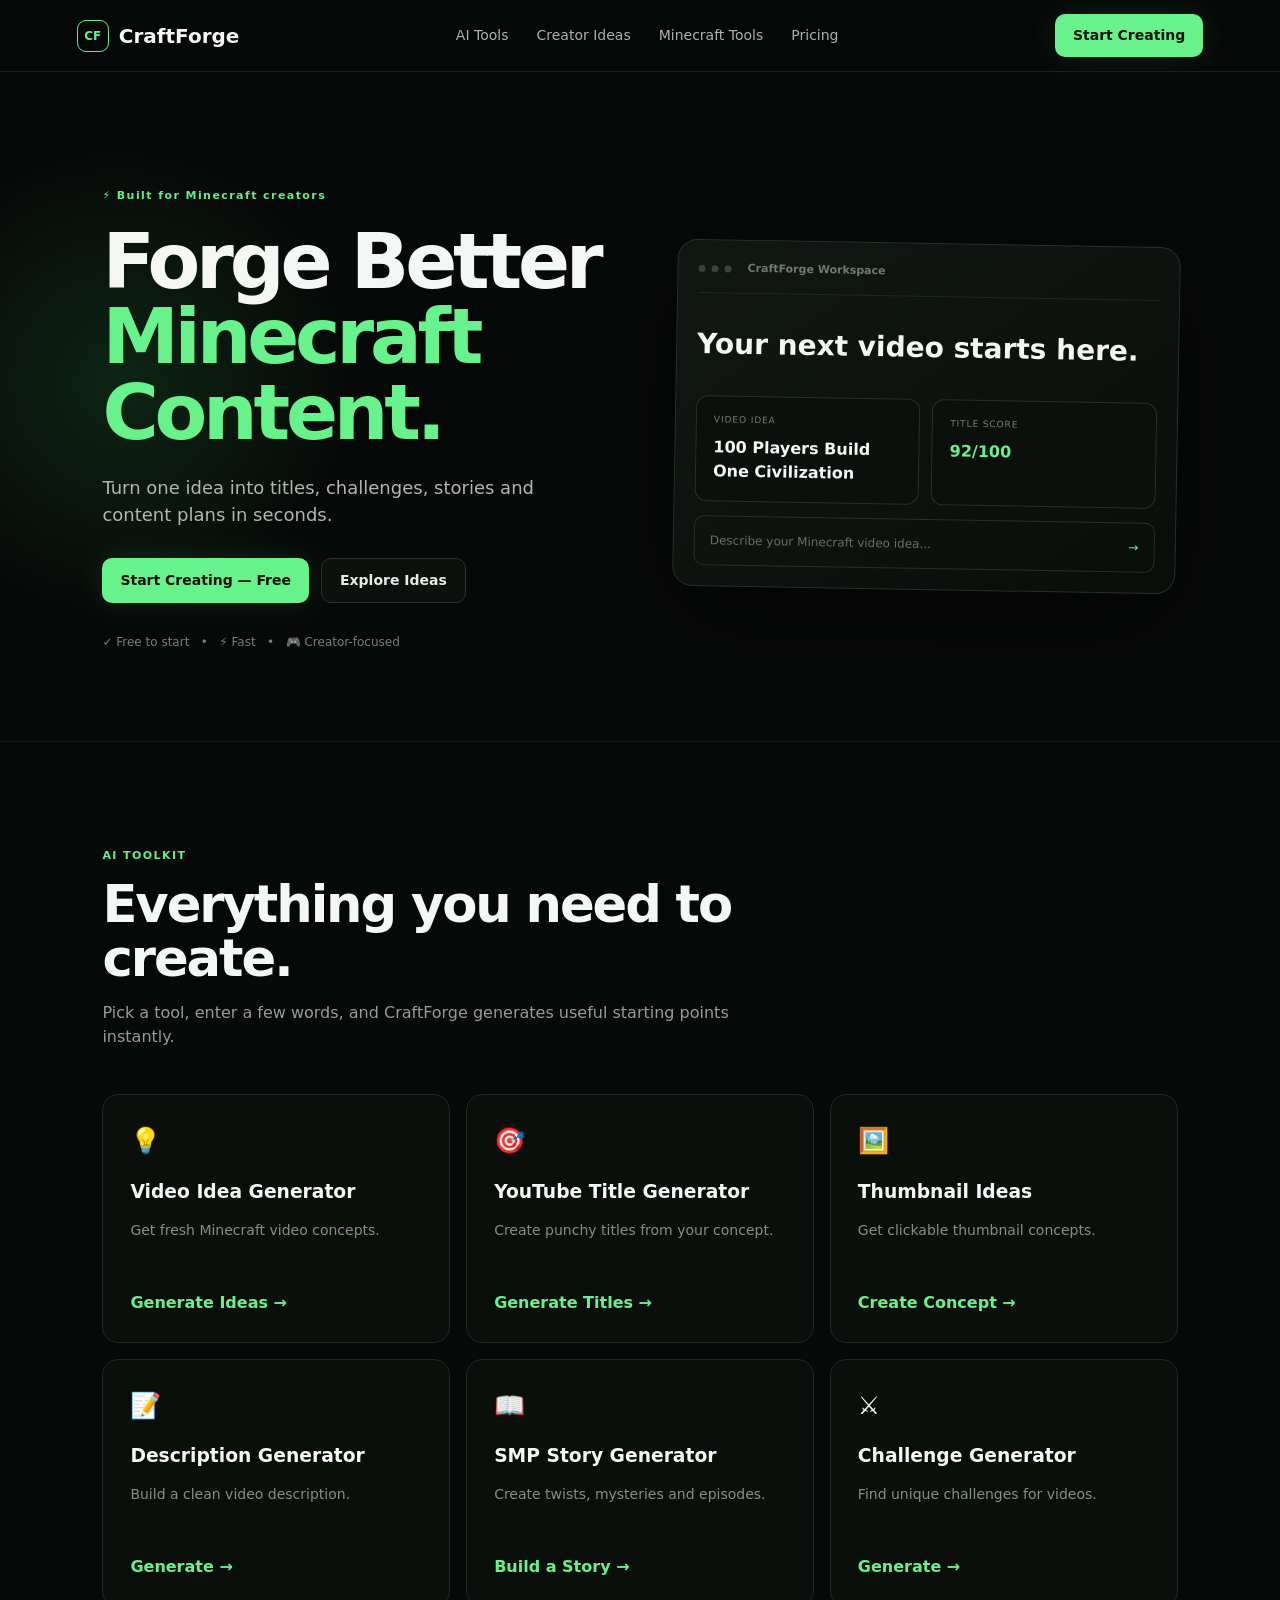
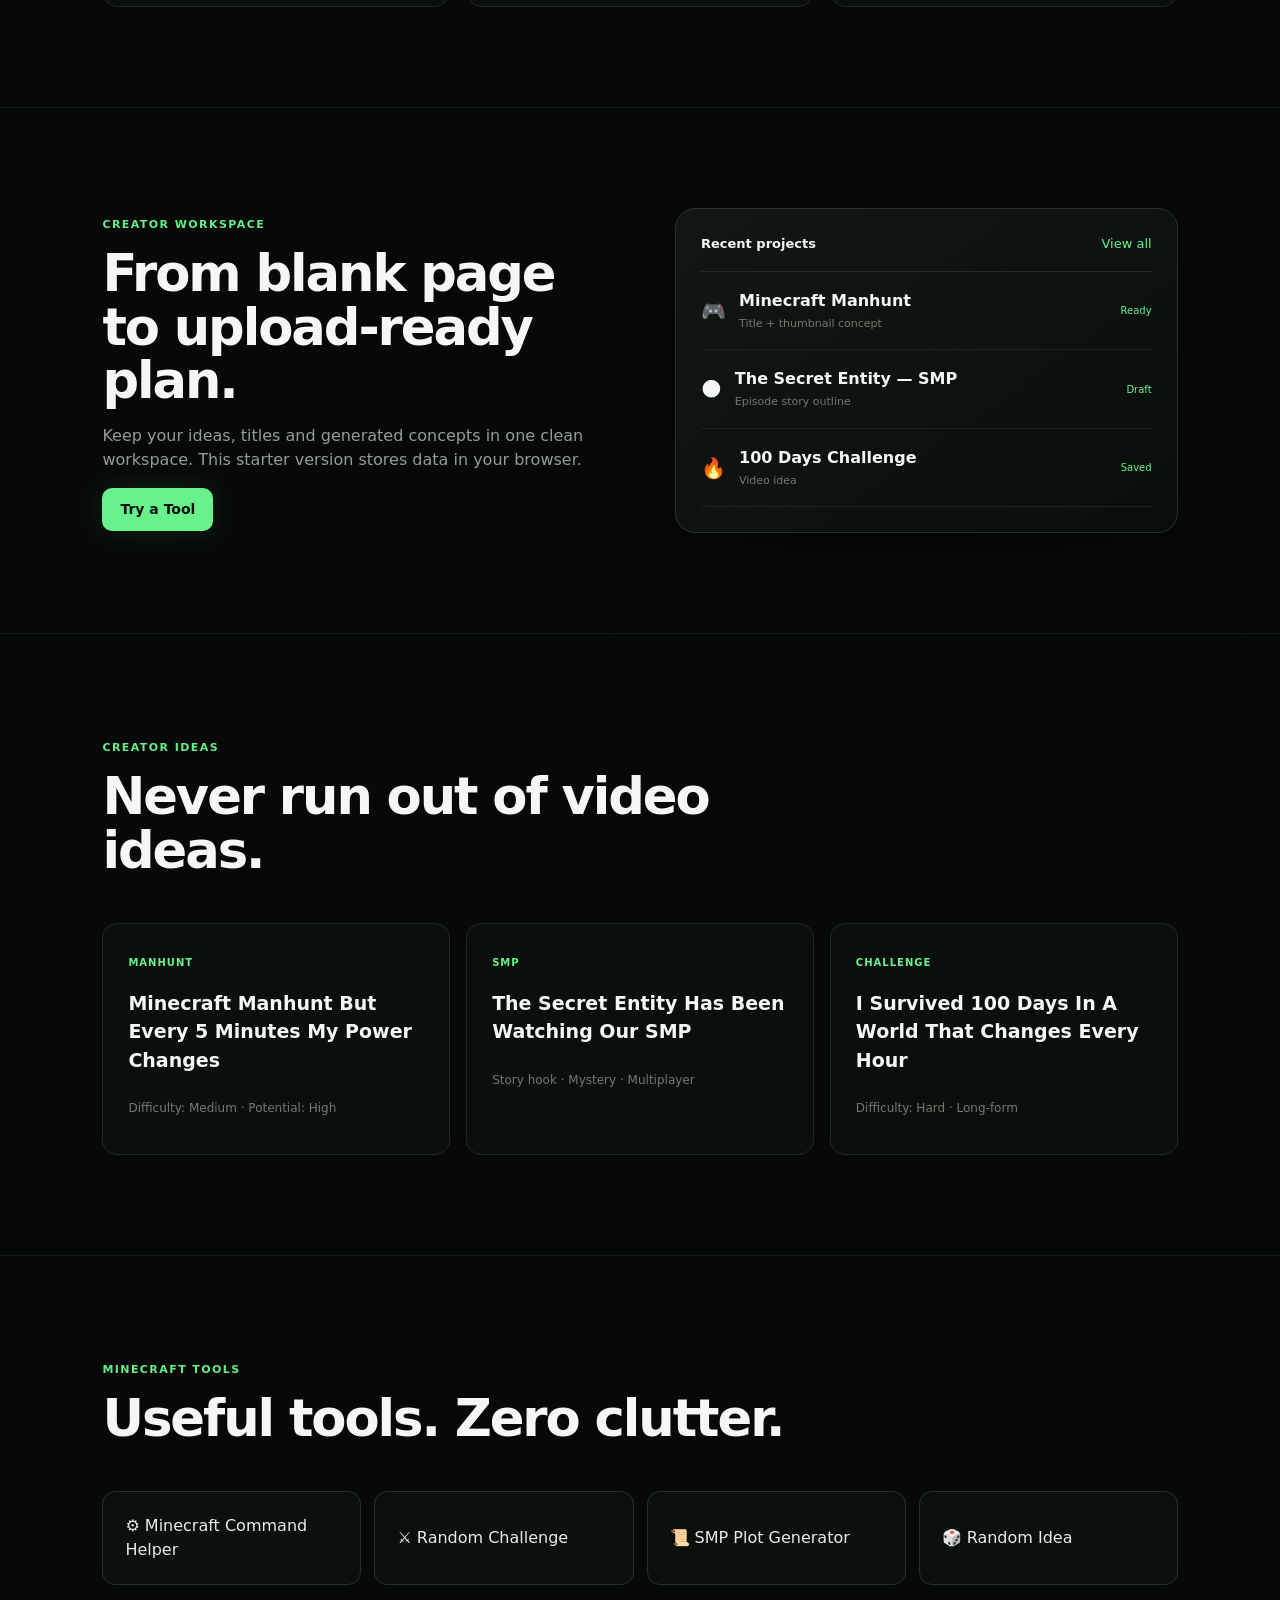
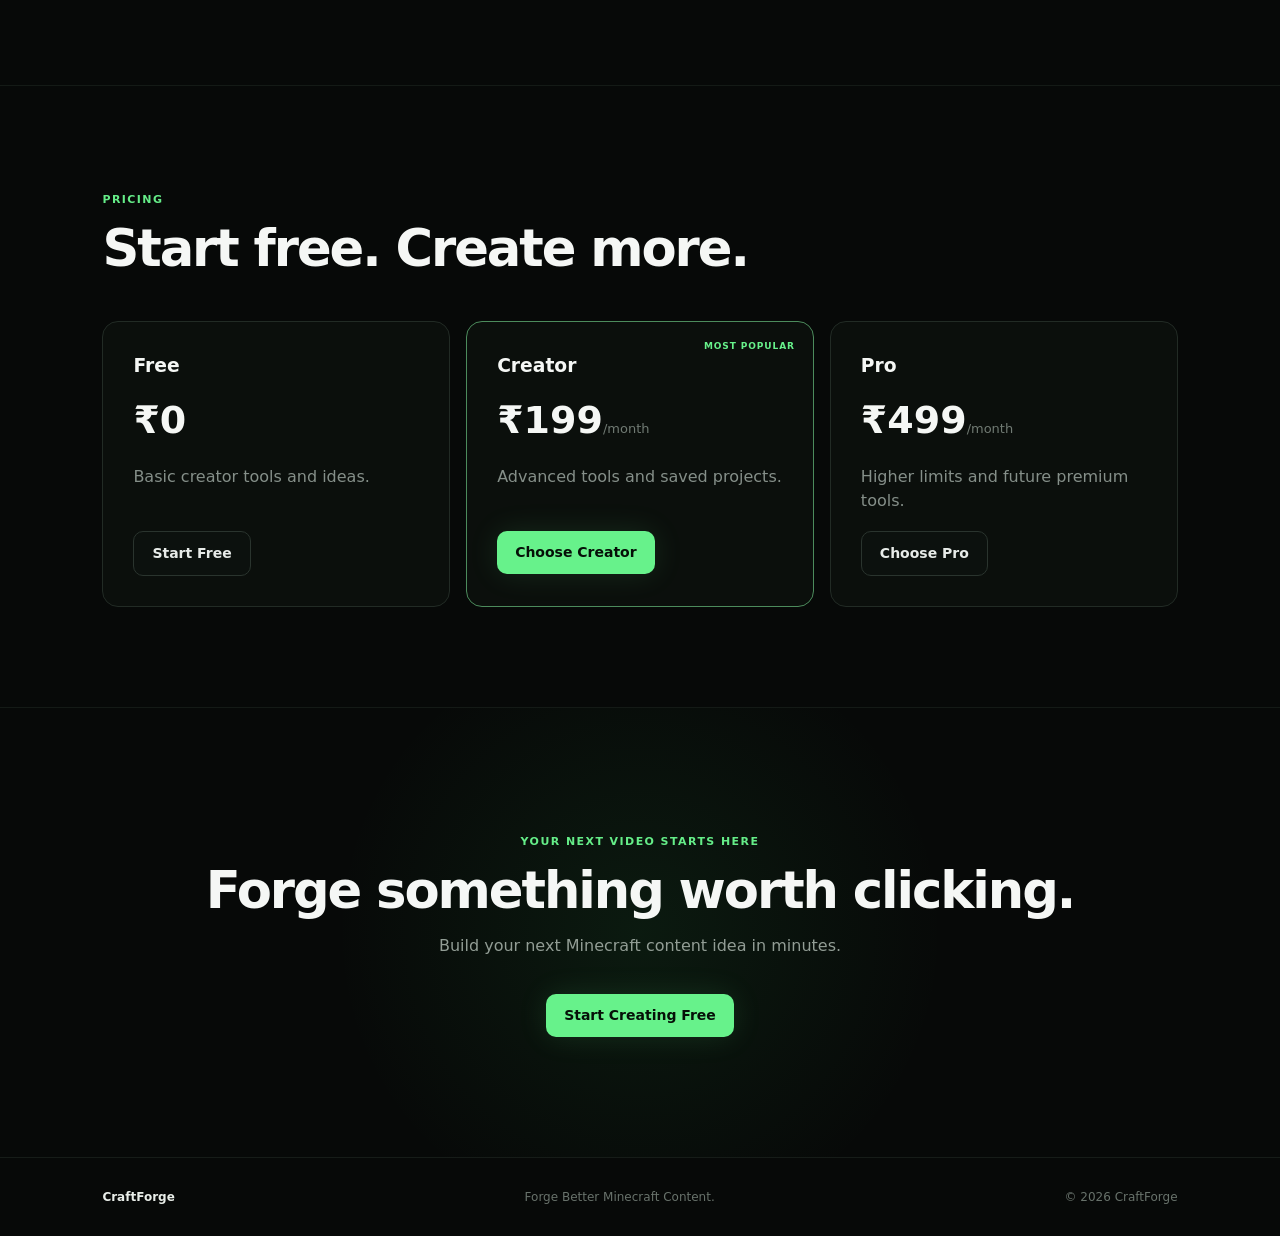
==== index.html @ cf56bdb0 "Add files via upload" ====
<!DOCTYPE html>
<html lang="en">
<head>
  <meta charset="UTF-8">
  <meta name="viewport" content="width=device-width, initial-scale=1.0">
  <meta name="description" content="CraftForge - AI-powered toolkit for Minecraft creators.">
  <title>CraftForge — Forge Better Minecraft Content</title>
  <link rel="stylesheet" href="style.css">
</head>
<body>
  <header class="nav">
    <a class="brand" href="#home"><span class="brand-mark">CF</span> CraftForge</a>
    <nav>
      <a href="#tools">AI Tools</a>
      <a href="#ideas">Creator Ideas</a>
      <a href="#minecraft">Minecraft Tools</a>
      <a href="#pricing">Pricing</a>
    </nav>
    <a class="nav-cta" href="#tools">Start Creating</a>
  </header>

  <main id="home">
    <section class="hero">
      <div class="glow"></div>
      <div class="hero-copy">
        <span class="eyebrow">⚡ Built for Minecraft creators</span>
        <h1>Forge Better<br><span>Minecraft Content.</span></h1>
        <p>Turn one idea into titles, challenges, stories and content plans in seconds.</p>
        <div class="hero-buttons">
          <a class="btn primary" href="#tools">Start Creating — Free</a>
          <a class="btn secondary" href="#ideas">Explore Ideas</a>
        </div>
        <div class="trust">✓ Free to start &nbsp; • &nbsp; ⚡ Fast &nbsp; • &nbsp; 🎮 Creator-focused</div>
      </div>
      <div class="hero-card">
        <div class="window-top"><span></span><span></span><span></span><b>CraftForge Workspace</b></div>
        <div class="mock-title">Your next video starts here.</div>
        <div class="mock-row">
          <div class="mini-card"><small>VIDEO IDEA</small><strong>100 Players Build One Civilization</strong></div>
          <div class="mini-card"><small>TITLE SCORE</small><strong class="score">92/100</strong></div>
        </div>
        <div class="mock-input">Describe your Minecraft video idea... <span>→</span></div>
      </div>
    </section>

    <section class="section" id="tools">
      <div class="section-head">
        <span class="eyebrow">AI TOOLKIT</span>
        <h2>Everything you need to create.</h2>
        <p>Pick a tool, enter a few words, and CraftForge generates useful starting points instantly.</p>
      </div>
      <div class="tool-grid">
        <article class="tool-card"><div class="icon">💡</div><h3>Video Idea Generator</h3><p>Get fresh Minecraft video concepts.</p><button onclick="openTool('idea')">Generate Ideas →</button></article>
        <article class="tool-card"><div class="icon">🎯</div><h3>YouTube Title Generator</h3><p>Create punchy titles from your concept.</p><button onclick="openTool('title')">Generate Titles →</button></article>
        <article class="tool-card"><div class="icon">🖼️</div><h3>Thumbnail Ideas</h3><p>Get clickable thumbnail concepts.</p><button onclick="openTool('thumb')">Create Concept →</button></article>
        <article class="tool-card"><div class="icon">📝</div><h3>Description Generator</h3><p>Build a clean video description.</p><button onclick="openTool('desc')">Generate →</button></article>
        <article class="tool-card"><div class="icon">📖</div><h3>SMP Story Generator</h3><p>Create twists, mysteries and episodes.</p><button onclick="openTool('smp')">Build a Story →</button></article>
        <article class="tool-card"><div class="icon">⚔️</div><h3>Challenge Generator</h3><p>Find unique challenges for videos.</p><button onclick="openTool('challenge')">Generate →</button></article>
      </div>
    </section>

    <section class="workspace section">
      <div class="workspace-copy">
        <span class="eyebrow">CREATOR WORKSPACE</span>
        <h2>From blank page to upload-ready plan.</h2>
        <p>Keep your ideas, titles and generated concepts in one clean workspace. This starter version stores data in your browser.</p>
        <a class="btn primary" href="#tools">Try a Tool</a>
      </div>
      <div class="dashboard">
        <div class="dash-line"><b>Recent projects</b><span>View all</span></div>
        <div class="project"><span>🎮</span><div><b>Minecraft Manhunt</b><small>Title + thumbnail concept</small></div><em>Ready</em></div>
        <div class="project"><span>🌑</span><div><b>The Secret Entity — SMP</b><small>Episode story outline</small></div><em>Draft</em></div>
        <div class="project"><span>🔥</span><div><b>100 Days Challenge</b><small>Video idea</small></div><em>Saved</em></div>
      </div>
    </section>

    <section class="section" id="ideas">
      <div class="section-head">
        <span class="eyebrow">CREATOR IDEAS</span>
        <h2>Never run out of video ideas.</h2>
      </div>
      <div class="idea-grid">
        <div class="idea"><span>MANHUNT</span><h3>Minecraft Manhunt But Every 5 Minutes My Power Changes</h3><p>Difficulty: Medium · Potential: High</p></div>
        <div class="idea"><span>SMP</span><h3>The Secret Entity Has Been Watching Our SMP</h3><p>Story hook · Mystery · Multiplayer</p></div>
        <div class="idea"><span>CHALLENGE</span><h3>I Survived 100 Days In A World That Changes Every Hour</h3><p>Difficulty: Hard · Long-form</p></div>
      </div>
    </section>

    <section class="section" id="minecraft">
      <div class="section-head">
        <span class="eyebrow">MINECRAFT TOOLS</span>
        <h2>Useful tools. Zero clutter.</h2>
      </div>
      <div class="utility-grid">
        <button onclick="openTool('command')">⚙️ Minecraft Command Helper</button>
        <button onclick="openTool('challenge')">⚔️ Random Challenge</button>
        <button onclick="openTool('smp')">📜 SMP Plot Generator</button>
        <button onclick="openTool('idea')">🎲 Random Idea</button>
      </div>
    </section>

    <section class="section pricing" id="pricing">
      <div class="section-head"><span class="eyebrow">PRICING</span><h2>Start free. Create more.</h2></div>
      <div class="price-grid">
        <div class="price"><h3>Free</h3><strong>₹0</strong><p>Basic creator tools and ideas.</p><a class="btn secondary" href="#tools">Start Free</a></div>
        <div class="price featured"><b class="popular">MOST POPULAR</b><h3>Creator</h3><strong>₹199<span>/month</span></strong><p>Advanced tools and saved projects.</p><a class="btn primary" href="#tools">Choose Creator</a></div>
        <div class="price"><h3>Pro</h3><strong>₹499<span>/month</span></strong><p>Higher limits and future premium tools.</p><a class="btn secondary" href="#tools">Choose Pro</a></div>
      </div>
    </section>

    <section class="final-cta">
      <span class="eyebrow">YOUR NEXT VIDEO STARTS HERE</span>
      <h2>Forge something worth clicking.</h2>
      <p>Build your next Minecraft content idea in minutes.</p>
      <a class="btn primary" href="#tools">Start Creating Free</a>
    </section>
  </main>

  <footer><b>CraftForge</b><span>Forge Better Minecraft Content.</span><span>© 2026 CraftForge</span></footer>

  <div class="modal" id="toolModal" aria-hidden="true">
    <div class="modal-box">
      <button class="close" onclick="closeTool()">×</button>
      <span class="eyebrow">CRAFTFORGE TOOL</span>
      <h2 id="toolTitle">AI Tool</h2>
      <p id="toolHint"></p>
      <textarea id="toolInput" placeholder="Type your idea here..."></textarea>
      <button class="btn primary full" onclick="generate()">Generate</button>
      <div class="result" id="result">Your result will appear here.</div>
      <button class="copy" onclick="copyResult()">Copy Result</button>
    </div>
  </div>
  <script src="script.js"></script>
</body>
</html>
---- style.css ----
*{box-sizing:border-box}html{scroll-behavior:smooth}body{margin:0;background:#070908;color:#f5f7f5;font-family:Inter,ui-sans-serif,system-ui,-apple-system,BlinkMacSystemFont,"Segoe UI",sans-serif;line-height:1.5}a{text-decoration:none;color:inherit}button{font:inherit;cursor:pointer}.nav{height:72px;display:flex;align-items:center;justify-content:space-between;padding:0 6%;border-bottom:1px solid #1a211d;background:rgba(7,9,8,.88);backdrop-filter:blur(14px);position:sticky;top:0;z-index:20}.brand{font-size:20px;font-weight:800;display:flex;align-items:center;gap:10px}.brand-mark{display:grid;place-items:center;width:32px;height:32px;border:1px solid #5ef38a;border-radius:9px;color:#5ef38a;font-size:12px}.nav nav{display:flex;gap:28px;color:#aab2ad;font-size:14px}.nav nav a:hover{color:#fff}.nav-cta,.btn{display:inline-flex;align-items:center;justify-content:center;border-radius:10px;padding:11px 18px;font-weight:750;font-size:14px}.nav-cta,.primary{background:#67f28b;color:#061008;box-shadow:0 0 30px rgba(103,242,139,.12)}.secondary{border:1px solid #2a342e;color:#e7ebe8;background:#0c110e}.hero{min-height:650px;padding:110px 8% 90px;display:grid;grid-template-columns:1fr 1fr;align-items:center;gap:70px;position:relative;overflow:hidden}.glow{position:absolute;width:480px;height:480px;border-radius:50%;background:radial-gradient(circle,rgba(53,225,104,.13),transparent 68%);left:-120px;top:70px;pointer-events:none}.hero-copy{position:relative;z-index:1}.eyebrow{color:#65ed88;letter-spacing:.13em;font-size:11px;font-weight:800}.hero h1{font-size:clamp(48px,6vw,82px);line-height:.98;letter-spacing:-.055em;margin:18px 0 24px}.hero h1 span{color:#67f28b}.hero p{font-size:18px;color:#aeb8b1;max-width:580px}.hero-buttons{display:flex;gap:12px;margin:30px 0}.trust{font-size:12px;color:#748078}.hero-card,.dashboard{border:1px solid #26322a;background:linear-gradient(145deg,#111712,#0a0e0b);border-radius:20px;box-shadow:0 30px 100px rgba(0,0,0,.45)}.hero-card{padding:20px;transform:rotate(1deg)}.window-top{display:flex;align-items:center;gap:6px;color:#6e7971;font-size:11px;border-bottom:1px solid #202921;padding-bottom:15px}.window-top span{width:7px;height:7px;border-radius:50%;background:#39443c}.window-top b{margin-left:10px;font-weight:600}.mock-title{font-size:28px;font-weight:800;margin:30px 0}.mock-row{display:grid;grid-template-columns:1fr 1fr;gap:12px}.mini-card{padding:17px;border:1px solid #263129;border-radius:12px;background:#0b100d}.mini-card small{display:block;color:#738078;font-size:9px;letter-spacing:.1em;margin-bottom:9px}.score{color:#67f28b}.mock-input{margin-top:14px;border:1px solid #263129;border-radius:10px;padding:15px;color:#657169;font-size:12px}.mock-input span{float:right;color:#67f28b}.section{padding:100px 8%;border-top:1px solid #141a16}.section-head{max-width:700px;margin-bottom:45px}.section-head h2,.workspace h2,.final-cta h2{font-size:clamp(34px,4vw,52px);line-height:1.05;letter-spacing:-.04em;margin:12px 0}.section-head p,.workspace p{color:#929d95}.tool-grid{display:grid;grid-template-columns:repeat(3,1fr);gap:16px}.tool-card{padding:27px;border:1px solid #202a23;border-radius:16px;background:#0b0f0c;transition:.2s}.tool-card:hover{transform:translateY(-4px);border-color:#3b6547;box-shadow:0 15px 50px rgba(0,0,0,.25)}.icon{font-size:25px}.tool-card h3{margin:18px 0 7px}.tool-card p{color:#858f89;font-size:14px;min-height:42px}.tool-card button{border:0;background:none;color:#67f28b;font-weight:750;padding:0;margin-top:15px}.workspace{display:grid;grid-template-columns:1fr 1fr;gap:70px;align-items:center}.dashboard{padding:25px}.dash-line{display:flex;justify-content:space-between;padding-bottom:17px;border-bottom:1px solid #222a24;font-size:13px}.dash-line span{color:#67f28b}.project{display:flex;align-items:center;gap:13px;padding:17px 0;border-bottom:1px solid #1b231e}.project>span{font-size:20px}.project div{flex:1}.project small{display:block;color:#6f7972;font-size:11px;margin-top:3px}.project em{font-style:normal;font-size:10px;color:#67f28b}.idea-grid{display:grid;grid-template-columns:repeat(3,1fr);gap:16px}.idea{padding:25px;border:1px solid #202a23;border-radius:15px;background:#0b0f0c}.idea span{font-size:10px;color:#67f28b;font-weight:800;letter-spacing:.1em}.idea h3{font-size:19px;margin:16px 0 25px}.idea p{color:#6f7972;font-size:12px}.utility-grid{display:grid;grid-template-columns:repeat(4,1fr);gap:13px}.utility-grid button{background:#0b100d;color:#e8ece9;border:1px solid #253028;border-radius:13px;padding:22px;text-align:left}.utility-grid button:hover{border-color:#67f28b}.price-grid{display:grid;grid-template-columns:repeat(3,1fr);gap:16px}.price{position:relative;border:1px solid #222b25;border-radius:16px;padding:30px;background:#0b0f0c}.price.featured{border-color:#4c8b5c}.price h3{margin:0 0 12px}.price strong{font-size:38px}.price strong span{font-size:13px;color:#707a73;font-weight:500}.price p{color:#858f89;min-height:50px}.popular{position:absolute;right:18px;top:18px;color:#67f28b;font-size:9px;letter-spacing:.1em}.final-cta{text-align:center;padding:120px 20px;border-top:1px solid #141a16;background:radial-gradient(circle at 50% 50%,rgba(60,226,106,.08),transparent 45%)}.final-cta p{color:#929d95;margin-bottom:28px}.final-cta .btn{margin-top:8px}footer{display:flex;justify-content:space-between;gap:20px;padding:30px 8%;border-top:1px solid #161c18;color:#68726b;font-size:12px}footer b{color:#e9eee9}.modal{display:none;position:fixed;inset:0;background:rgba(0,0,0,.75);backdrop-filter:blur(8px);z-index:50;padding:30px;overflow:auto}.modal.show{display:grid;place-items:center}.modal-box{width:min(620px,100%);background:#0c110e;border:1px solid #2a372e;border-radius:20px;padding:30px;position:relative;box-shadow:0 30px 100px #000}.close{position:absolute;right:18px;top:15px;background:none;border:0;color:#a8b0aa;font-size:28px}.modal-box h2{font-size:35px;margin:8px 0}.modal-box p{color:#87928a}.modal-box textarea{width:100%;min-height:110px;background:#070a08;border:1px solid #28332c;border-radius:12px;color:#fff;padding:14px;resize:vertical;outline:none;margin:14px 0}.full{width:100%;border:0}.result{margin-top:15px;padding:18px;border-radius:12px;border:1px solid #28332c;background:#080c09;color:#dce4de;white-space:pre-wrap;min-height:100px}.copy{margin-top:10px;background:none;border:0;color:#67f28b;font-weight:700}.modal-box textarea:focus{border-color:#67f28b}@media(max-width:850px){.nav{padding:0 5%}.nav nav{display:none}.hero,.workspace{grid-template-columns:1fr;padding-top:75px}.hero-card{transform:none}.tool-grid,.idea-grid,.price-grid{grid-template-columns:1fr 1fr}.utility-grid{grid-template-columns:1fr 1fr}}@media(max-width:560px){.hero{padding-left:5%;padding-right:5%}.hero h1{font-size:48px}.section{padding:75px 5%}.tool-grid,.idea-grid,.price-grid,.utility-grid{grid-template-columns:1fr}.hero-buttons{flex-direction:column}.hero-buttons .btn{width:100%}.mock-row{grid-template-columns:1fr}footer{flex-direction:column}}
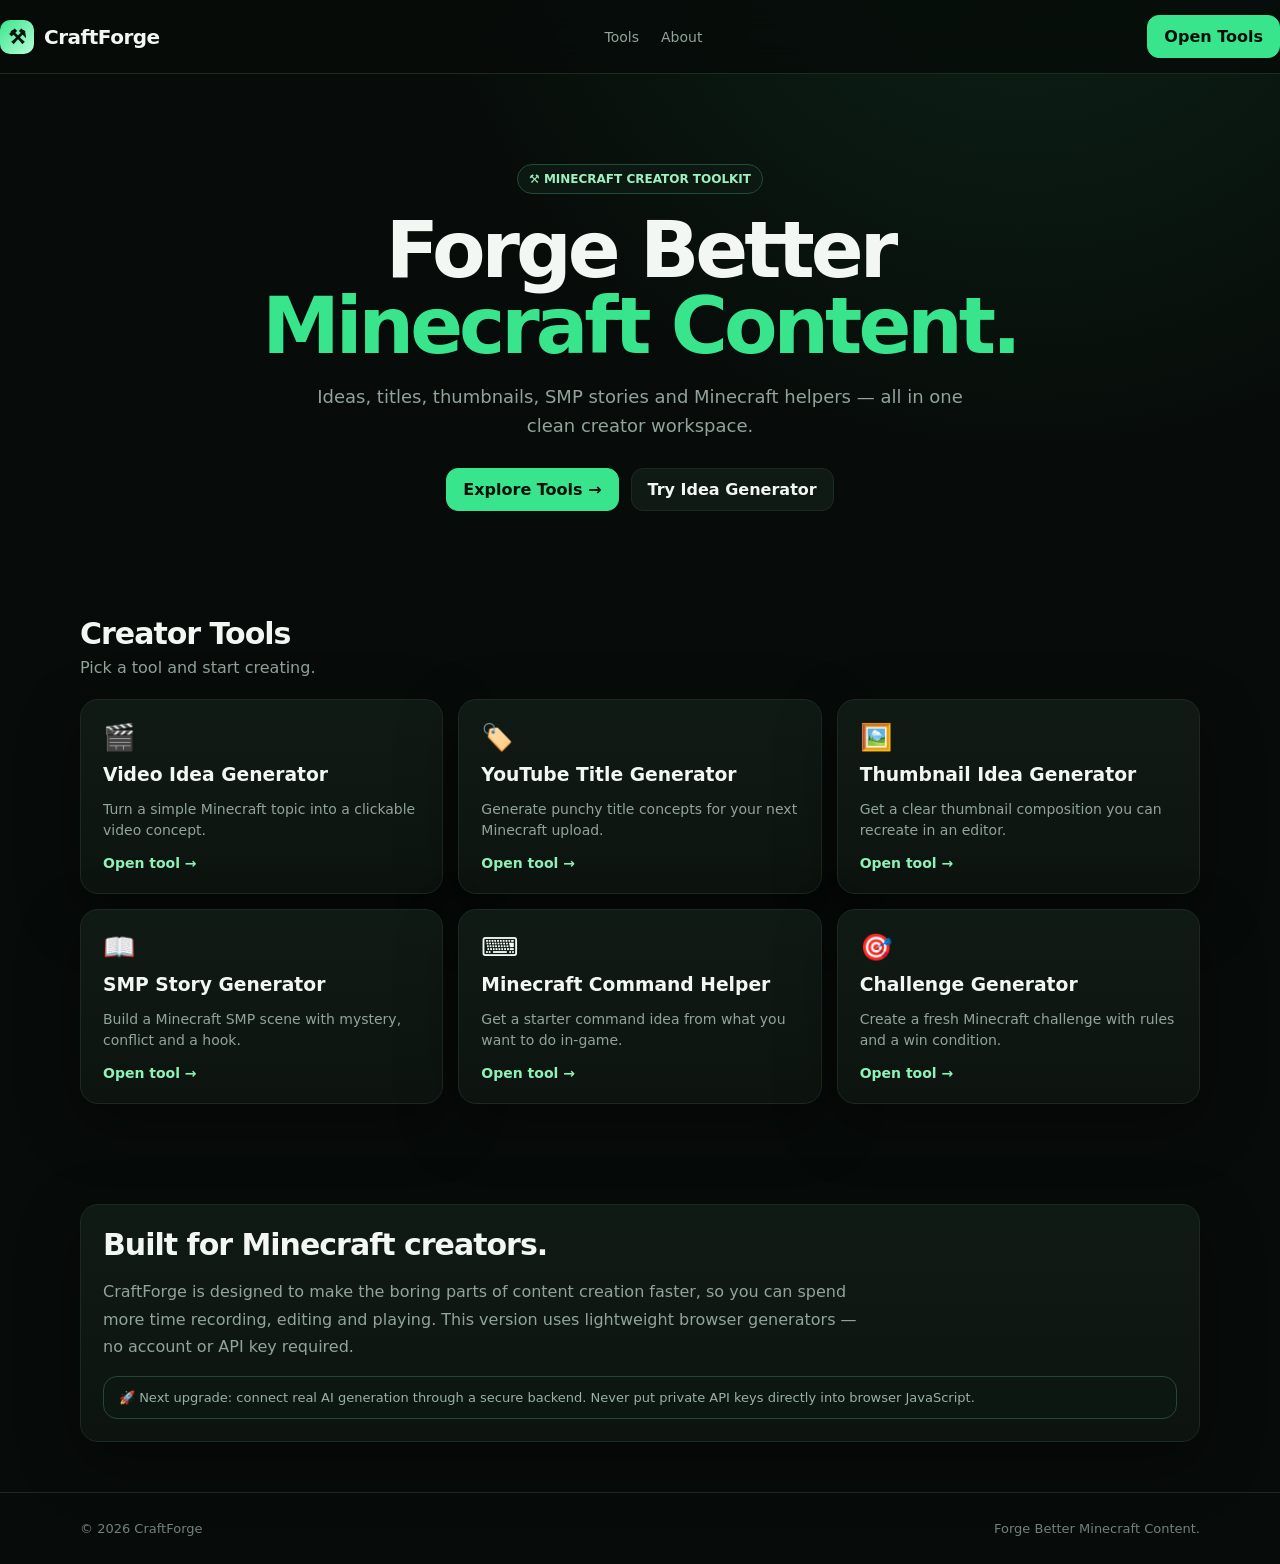
==== commit 17fe9fa7: "Add files via upload" ====
--- a/index.html
+++ b/index.html
@@ -1,135 +1,8 @@
-<!DOCTYPE html>
-<html lang="en">
-<head>
-  <meta charset="UTF-8">
-  <meta name="viewport" content="width=device-width, initial-scale=1.0">
-  <meta name="description" content="CraftForge - AI-powered toolkit for Minecraft creators.">
-  <title>CraftForge — Forge Better Minecraft Content</title>
-  <link rel="stylesheet" href="style.css">
-</head>
-<body>
-  <header class="nav">
-    <a class="brand" href="#home"><span class="brand-mark">CF</span> CraftForge</a>
-    <nav>
-      <a href="#tools">AI Tools</a>
-      <a href="#ideas">Creator Ideas</a>
-      <a href="#minecraft">Minecraft Tools</a>
-      <a href="#pricing">Pricing</a>
-    </nav>
-    <a class="nav-cta" href="#tools">Start Creating</a>
-  </header>
-
-  <main id="home">
-    <section class="hero">
-      <div class="glow"></div>
-      <div class="hero-copy">
-        <span class="eyebrow">⚡ Built for Minecraft creators</span>
-        <h1>Forge Better<br><span>Minecraft Content.</span></h1>
-        <p>Turn one idea into titles, challenges, stories and content plans in seconds.</p>
-        <div class="hero-buttons">
-          <a class="btn primary" href="#tools">Start Creating — Free</a>
-          <a class="btn secondary" href="#ideas">Explore Ideas</a>
-        </div>
-        <div class="trust">✓ Free to start &nbsp; • &nbsp; ⚡ Fast &nbsp; • &nbsp; 🎮 Creator-focused</div>
-      </div>
-      <div class="hero-card">
-        <div class="window-top"><span></span><span></span><span></span><b>CraftForge Workspace</b></div>
-        <div class="mock-title">Your next video starts here.</div>
-        <div class="mock-row">
-          <div class="mini-card"><small>VIDEO IDEA</small><strong>100 Players Build One Civilization</strong></div>
-          <div class="mini-card"><small>TITLE SCORE</small><strong class="score">92/100</strong></div>
-        </div>
-        <div class="mock-input">Describe your Minecraft video idea... <span>→</span></div>
-      </div>
-    </section>
-
-    <section class="section" id="tools">
-      <div class="section-head">
-        <span class="eyebrow">AI TOOLKIT</span>
-        <h2>Everything you need to create.</h2>
-        <p>Pick a tool, enter a few words, and CraftForge generates useful starting points instantly.</p>
-      </div>
-      <div class="tool-grid">
-        <article class="tool-card"><div class="icon">💡</div><h3>Video Idea Generator</h3><p>Get fresh Minecraft video concepts.</p><button onclick="openTool('idea')">Generate Ideas →</button></article>
-        <article class="tool-card"><div class="icon">🎯</div><h3>YouTube Title Generator</h3><p>Create punchy titles from your concept.</p><button onclick="openTool('title')">Generate Titles →</button></article>
-        <article class="tool-card"><div class="icon">🖼️</div><h3>Thumbnail Ideas</h3><p>Get clickable thumbnail concepts.</p><button onclick="openTool('thumb')">Create Concept →</button></article>
-        <article class="tool-card"><div class="icon">📝</div><h3>Description Generator</h3><p>Build a clean video description.</p><button onclick="openTool('desc')">Generate →</button></article>
-        <article class="tool-card"><div class="icon">📖</div><h3>SMP Story Generator</h3><p>Create twists, mysteries and episodes.</p><button onclick="openTool('smp')">Build a Story →</button></article>
-        <article class="tool-card"><div class="icon">⚔️</div><h3>Challenge Generator</h3><p>Find unique challenges for videos.</p><button onclick="openTool('challenge')">Generate →</button></article>
-      </div>
-    </section>
-
-    <section class="workspace section">
-      <div class="workspace-copy">
-        <span class="eyebrow">CREATOR WORKSPACE</span>
-        <h2>From blank page to upload-ready plan.</h2>
-        <p>Keep your ideas, titles and generated concepts in one clean workspace. This starter version stores data in your browser.</p>
-        <a class="btn primary" href="#tools">Try a Tool</a>
-      </div>
-      <div class="dashboard">
-        <div class="dash-line"><b>Recent projects</b><span>View all</span></div>
-        <div class="project"><span>🎮</span><div><b>Minecraft Manhunt</b><small>Title + thumbnail concept</small></div><em>Ready</em></div>
-        <div class="project"><span>🌑</span><div><b>The Secret Entity — SMP</b><small>Episode story outline</small></div><em>Draft</em></div>
-        <div class="project"><span>🔥</span><div><b>100 Days Challenge</b><small>Video idea</small></div><em>Saved</em></div>
-      </div>
-    </section>
-
-    <section class="section" id="ideas">
-      <div class="section-head">
-        <span class="eyebrow">CREATOR IDEAS</span>
-        <h2>Never run out of video ideas.</h2>
-      </div>
-      <div class="idea-grid">
-        <div class="idea"><span>MANHUNT</span><h3>Minecraft Manhunt But Every 5 Minutes My Power Changes</h3><p>Difficulty: Medium · Potential: High</p></div>
-        <div class="idea"><span>SMP</span><h3>The Secret Entity Has Been Watching Our SMP</h3><p>Story hook · Mystery · Multiplayer</p></div>
-        <div class="idea"><span>CHALLENGE</span><h3>I Survived 100 Days In A World That Changes Every Hour</h3><p>Difficulty: Hard · Long-form</p></div>
-      </div>
-    </section>
-
-    <section class="section" id="minecraft">
-      <div class="section-head">
-        <span class="eyebrow">MINECRAFT TOOLS</span>
-        <h2>Useful tools. Zero clutter.</h2>
-      </div>
-      <div class="utility-grid">
-        <button onclick="openTool('command')">⚙️ Minecraft Command Helper</button>
-        <button onclick="openTool('challenge')">⚔️ Random Challenge</button>
-        <button onclick="openTool('smp')">📜 SMP Plot Generator</button>
-        <button onclick="openTool('idea')">🎲 Random Idea</button>
-      </div>
-    </section>
-
-    <section class="section pricing" id="pricing">
-      <div class="section-head"><span class="eyebrow">PRICING</span><h2>Start free. Create more.</h2></div>
-      <div class="price-grid">
-        <div class="price"><h3>Free</h3><strong>₹0</strong><p>Basic creator tools and ideas.</p><a class="btn secondary" href="#tools">Start Free</a></div>
-        <div class="price featured"><b class="popular">MOST POPULAR</b><h3>Creator</h3><strong>₹199<span>/month</span></strong><p>Advanced tools and saved projects.</p><a class="btn primary" href="#tools">Choose Creator</a></div>
-        <div class="price"><h3>Pro</h3><strong>₹499<span>/month</span></strong><p>Higher limits and future premium tools.</p><a class="btn secondary" href="#tools">Choose Pro</a></div>
-      </div>
-    </section>
-
-    <section class="final-cta">
-      <span class="eyebrow">YOUR NEXT VIDEO STARTS HERE</span>
-      <h2>Forge something worth clicking.</h2>
-      <p>Build your next Minecraft content idea in minutes.</p>
-      <a class="btn primary" href="#tools">Start Creating Free</a>
-    </section>
-  </main>
-
-  <footer><b>CraftForge</b><span>Forge Better Minecraft Content.</span><span>© 2026 CraftForge</span></footer>
-
-  <div class="modal" id="toolModal" aria-hidden="true">
-    <div class="modal-box">
-      <button class="close" onclick="closeTool()">×</button>
-      <span class="eyebrow">CRAFTFORGE TOOL</span>
-      <h2 id="toolTitle">AI Tool</h2>
-      <p id="toolHint"></p>
-      <textarea id="toolInput" placeholder="Type your idea here..."></textarea>
-      <button class="btn primary full" onclick="generate()">Generate</button>
-      <div class="result" id="result">Your result will appear here.</div>
-      <button class="copy" onclick="copyResult()">Copy Result</button>
-    </div>
-  </div>
-  <script src="script.js"></script>
-</body>
-</html>
+<!doctype html><html lang="en"><head><meta charset="utf-8"><meta name="viewport" content="width=device-width,initial-scale=1"><title>CraftForge — Minecraft Creator Toolkit</title><meta name="description" content="CraftForge — tools for Minecraft creators. Forge better Minecraft content."><link rel="stylesheet" href="style.css"></head><body>
+<nav class="nav"><div class="wrap" style="display:flex;align-items:center;justify-content:space-between;width:100%"><a class="logo" href="index.html"><span class="logo-mark">⚒</span>CraftForge</a><div class="navlinks"><a href="#tools">Tools</a><a href="#about">About</a></div><a class="btn primary" href="#tools">Open Tools</a></div></nav>
+<header class="hero"><div class="wrap"><span class="badge">⚒ MINECRAFT CREATOR TOOLKIT</span><h1>Forge Better<br><span>Minecraft Content.</span></h1><p>Ideas, titles, thumbnails, SMP stories and Minecraft helpers — all in one clean creator workspace.</p><div class="actions"><a class="btn primary" href="#tools">Explore Tools →</a><a class="btn" href="tools/video-ideas.html">Try Idea Generator</a></div></div></header>
+<section class="section" id="tools"><div class="wrap"><div class="section-head"><div><h2>Creator Tools</h2><p>Pick a tool and start creating.</p></div></div><div class="tools">
+<a class="card tool-card" href="tools/video-ideas.html"><div><div class="icon">🎬</div><h3>Video Idea Generator</h3><p>Turn a simple Minecraft topic into a clickable video concept.</p></div><span class="tool-link">Open tool →</span></a><a class="card tool-card" href="tools/titles.html"><div><div class="icon">🏷️</div><h3>YouTube Title Generator</h3><p>Generate punchy title concepts for your next Minecraft upload.</p></div><span class="tool-link">Open tool →</span></a><a class="card tool-card" href="tools/thumbnails.html"><div><div class="icon">🖼️</div><h3>Thumbnail Idea Generator</h3><p>Get a clear thumbnail composition you can recreate in an editor.</p></div><span class="tool-link">Open tool →</span></a><a class="card tool-card" href="tools/smp-story.html"><div><div class="icon">📖</div><h3>SMP Story Generator</h3><p>Build a Minecraft SMP scene with mystery, conflict and a hook.</p></div><span class="tool-link">Open tool →</span></a><a class="card tool-card" href="tools/commands.html"><div><div class="icon">⌨️</div><h3>Minecraft Command Helper</h3><p>Get a starter command idea from what you want to do in-game.</p></div><span class="tool-link">Open tool →</span></a><a class="card tool-card" href="tools/challenges.html"><div><div class="icon">🎯</div><h3>Challenge Generator</h3><p>Create a fresh Minecraft challenge with rules and a win condition.</p></div><span class="tool-link">Open tool →</span></a>
+</div></div></section>
+<section class="section" id="about"><div class="wrap"><div class="card"><h2>Built for Minecraft creators.</h2><p style="color:var(--muted);line-height:1.7;max-width:760px">CraftForge is designed to make the boring parts of content creation faster, so you can spend more time recording, editing and playing. This version uses lightweight browser generators — no account or API key required.</p><div class="notice">🚀 Next upgrade: connect real AI generation through a secure backend. Never put private API keys directly into browser JavaScript.</div></div></div></section>
+<footer><div class="wrap footer-row"><span>© 2026 CraftForge</span><span>Forge Better Minecraft Content.</span></div></footer></body></html>
--- a/style.css
+++ b/style.css
@@ -1 +1,23 @@
-*{box-sizing:border-box}html{scroll-behavior:smooth}body{margin:0;background:#070908;color:#f5f7f5;font-family:Inter,ui-sans-serif,system-ui,-apple-system,BlinkMacSystemFont,"Segoe UI",sans-serif;line-height:1.5}a{text-decoration:none;color:inherit}button{font:inherit;cursor:pointer}.nav{height:72px;display:flex;align-items:center;justify-content:space-between;padding:0 6%;border-bottom:1px solid #1a211d;background:rgba(7,9,8,.88);backdrop-filter:blur(14px);position:sticky;top:0;z-index:20}.brand{font-size:20px;font-weight:800;display:flex;align-items:center;gap:10px}.brand-mark{display:grid;place-items:center;width:32px;height:32px;border:1px solid #5ef38a;border-radius:9px;color:#5ef38a;font-size:12px}.nav nav{display:flex;gap:28px;color:#aab2ad;font-size:14px}.nav nav a:hover{color:#fff}.nav-cta,.btn{display:inline-flex;align-items:center;justify-content:center;border-radius:10px;padding:11px 18px;font-weight:750;font-size:14px}.nav-cta,.primary{background:#67f28b;color:#061008;box-shadow:0 0 30px rgba(103,242,139,.12)}.secondary{border:1px solid #2a342e;color:#e7ebe8;background:#0c110e}.hero{min-height:650px;padding:110px 8% 90px;display:grid;grid-template-columns:1fr 1fr;align-items:center;gap:70px;position:relative;overflow:hidden}.glow{position:absolute;width:480px;height:480px;border-radius:50%;background:radial-gradient(circle,rgba(53,225,104,.13),transparent 68%);left:-120px;top:70px;pointer-events:none}.hero-copy{position:relative;z-index:1}.eyebrow{color:#65ed88;letter-spacing:.13em;font-size:11px;font-weight:800}.hero h1{font-size:clamp(48px,6vw,82px);line-height:.98;letter-spacing:-.055em;margin:18px 0 24px}.hero h1 span{color:#67f28b}.hero p{font-size:18px;color:#aeb8b1;max-width:580px}.hero-buttons{display:flex;gap:12px;margin:30px 0}.trust{font-size:12px;color:#748078}.hero-card,.dashboard{border:1px solid #26322a;background:linear-gradient(145deg,#111712,#0a0e0b);border-radius:20px;box-shadow:0 30px 100px rgba(0,0,0,.45)}.hero-card{padding:20px;transform:rotate(1deg)}.window-top{display:flex;align-items:center;gap:6px;color:#6e7971;font-size:11px;border-bottom:1px solid #202921;padding-bottom:15px}.window-top span{width:7px;height:7px;border-radius:50%;background:#39443c}.window-top b{margin-left:10px;font-weight:600}.mock-title{font-size:28px;font-weight:800;margin:30px 0}.mock-row{display:grid;grid-template-columns:1fr 1fr;gap:12px}.mini-card{padding:17px;border:1px solid #263129;border-radius:12px;background:#0b100d}.mini-card small{display:block;color:#738078;font-size:9px;letter-spacing:.1em;margin-bottom:9px}.score{color:#67f28b}.mock-input{margin-top:14px;border:1px solid #263129;border-radius:10px;padding:15px;color:#657169;font-size:12px}.mock-input span{float:right;color:#67f28b}.section{padding:100px 8%;border-top:1px solid #141a16}.section-head{max-width:700px;margin-bottom:45px}.section-head h2,.workspace h2,.final-cta h2{font-size:clamp(34px,4vw,52px);line-height:1.05;letter-spacing:-.04em;margin:12px 0}.section-head p,.workspace p{color:#929d95}.tool-grid{display:grid;grid-template-columns:repeat(3,1fr);gap:16px}.tool-card{padding:27px;border:1px solid #202a23;border-radius:16px;background:#0b0f0c;transition:.2s}.tool-card:hover{transform:translateY(-4px);border-color:#3b6547;box-shadow:0 15px 50px rgba(0,0,0,.25)}.icon{font-size:25px}.tool-card h3{margin:18px 0 7px}.tool-card p{color:#858f89;font-size:14px;min-height:42px}.tool-card button{border:0;background:none;color:#67f28b;font-weight:750;padding:0;margin-top:15px}.workspace{display:grid;grid-template-columns:1fr 1fr;gap:70px;align-items:center}.dashboard{padding:25px}.dash-line{display:flex;justify-content:space-between;padding-bottom:17px;border-bottom:1px solid #222a24;font-size:13px}.dash-line span{color:#67f28b}.project{display:flex;align-items:center;gap:13px;padding:17px 0;border-bottom:1px solid #1b231e}.project>span{font-size:20px}.project div{flex:1}.project small{display:block;color:#6f7972;font-size:11px;margin-top:3px}.project em{font-style:normal;font-size:10px;color:#67f28b}.idea-grid{display:grid;grid-template-columns:repeat(3,1fr);gap:16px}.idea{padding:25px;border:1px solid #202a23;border-radius:15px;background:#0b0f0c}.idea span{font-size:10px;color:#67f28b;font-weight:800;letter-spacing:.1em}.idea h3{font-size:19px;margin:16px 0 25px}.idea p{color:#6f7972;font-size:12px}.utility-grid{display:grid;grid-template-columns:repeat(4,1fr);gap:13px}.utility-grid button{background:#0b100d;color:#e8ece9;border:1px solid #253028;border-radius:13px;padding:22px;text-align:left}.utility-grid button:hover{border-color:#67f28b}.price-grid{display:grid;grid-template-columns:repeat(3,1fr);gap:16px}.price{position:relative;border:1px solid #222b25;border-radius:16px;padding:30px;background:#0b0f0c}.price.featured{border-color:#4c8b5c}.price h3{margin:0 0 12px}.price strong{font-size:38px}.price strong span{font-size:13px;color:#707a73;font-weight:500}.price p{color:#858f89;min-height:50px}.popular{position:absolute;right:18px;top:18px;color:#67f28b;font-size:9px;letter-spacing:.1em}.final-cta{text-align:center;padding:120px 20px;border-top:1px solid #141a16;background:radial-gradient(circle at 50% 50%,rgba(60,226,106,.08),transparent 45%)}.final-cta p{color:#929d95;margin-bottom:28px}.final-cta .btn{margin-top:8px}footer{display:flex;justify-content:space-between;gap:20px;padding:30px 8%;border-top:1px solid #161c18;color:#68726b;font-size:12px}footer b{color:#e9eee9}.modal{display:none;position:fixed;inset:0;background:rgba(0,0,0,.75);backdrop-filter:blur(8px);z-index:50;padding:30px;overflow:auto}.modal.show{display:grid;place-items:center}.modal-box{width:min(620px,100%);background:#0c110e;border:1px solid #2a372e;border-radius:20px;padding:30px;position:relative;box-shadow:0 30px 100px #000}.close{position:absolute;right:18px;top:15px;background:none;border:0;color:#a8b0aa;font-size:28px}.modal-box h2{font-size:35px;margin:8px 0}.modal-box p{color:#87928a}.modal-box textarea{width:100%;min-height:110px;background:#070a08;border:1px solid #28332c;border-radius:12px;color:#fff;padding:14px;resize:vertical;outline:none;margin:14px 0}.full{width:100%;border:0}.result{margin-top:15px;padding:18px;border-radius:12px;border:1px solid #28332c;background:#080c09;color:#dce4de;white-space:pre-wrap;min-height:100px}.copy{margin-top:10px;background:none;border:0;color:#67f28b;font-weight:700}.modal-box textarea:focus{border-color:#67f28b}@media(max-width:850px){.nav{padding:0 5%}.nav nav{display:none}.hero,.workspace{grid-template-columns:1fr;padding-top:75px}.hero-card{transform:none}.tool-grid,.idea-grid,.price-grid{grid-template-columns:1fr 1fr}.utility-grid{grid-template-columns:1fr 1fr}}@media(max-width:560px){.hero{padding-left:5%;padding-right:5%}.hero h1{font-size:48px}.section{padding:75px 5%}.tool-grid,.idea-grid,.price-grid,.utility-grid{grid-template-columns:1fr}.hero-buttons{flex-direction:column}.hero-buttons .btn{width:100%}.mock-row{grid-template-columns:1fr}footer{flex-direction:column}}
+
+:root{
+  --bg:#070b09;--panel:#0d1410;--panel2:#101a15;--line:#1d2a22;
+  --text:#f2f7f3;--muted:#91a49a;--green:#39e58c;--green2:#20b96d;
+  --shadow:0 20px 60px rgba(0,0,0,.35);--radius:18px
+}
+*{box-sizing:border-box}html{scroll-behavior:smooth}body{
+  margin:0;background:radial-gradient(circle at 80% -10%,rgba(57,229,140,.12),transparent 32%),var(--bg);
+  color:var(--text);font-family:Inter,ui-sans-serif,system-ui,-apple-system,Segoe UI,sans-serif
+}
+a{color:inherit;text-decoration:none}.wrap{width:min(1120px,calc(100% - 36px));margin:auto}
+.nav{height:74px;border-bottom:1px solid var(--line);display:flex;align-items:center;justify-content:space-between;position:sticky;top:0;background:rgba(7,11,9,.82);backdrop-filter:blur(16px);z-index:10}
+.logo{display:flex;align-items:center;gap:10px;font-weight:900;letter-spacing:-.5px;font-size:20px}.logo-mark{width:34px;height:34px;border-radius:10px;background:linear-gradient(135deg,var(--green),#b7ffd8);display:grid;place-items:center;color:#06110a;font-weight:1000}
+.navlinks{display:flex;gap:22px;color:var(--muted);font-size:14px}.navlinks a:hover{color:var(--text)}
+.btn{border:1px solid var(--line);background:var(--panel2);color:var(--text);padding:11px 16px;border-radius:12px;font-weight:800;cursor:pointer;display:inline-flex;align-items:center;gap:8px}.btn.primary{background:var(--green);color:#06110a;border-color:var(--green)}.btn:hover{transform:translateY(-1px)}
+.hero{padding:90px 0 55px;text-align:center}.badge{display:inline-flex;border:1px solid #244b36;background:#0c1912;color:#9ef0bf;padding:7px 11px;border-radius:999px;font-size:12px;font-weight:800}.hero h1{font-size:clamp(44px,7vw,78px);line-height:.98;margin:18px auto;letter-spacing:-4px;max-width:900px}.hero h1 span{color:var(--green)}.hero p{color:var(--muted);max-width:680px;margin:0 auto 28px;font-size:18px;line-height:1.6}.actions{display:flex;justify-content:center;gap:12px;flex-wrap:wrap}
+.section{padding:50px 0}.section-head{display:flex;justify-content:space-between;align-items:end;margin-bottom:22px}.section h2{font-size:30px;margin:0;letter-spacing:-1px}.section-head p{color:var(--muted);margin:7px 0 0}.tools{display:grid;grid-template-columns:repeat(3,1fr);gap:15px}.card{border:1px solid var(--line);background:linear-gradient(180deg,var(--panel2),var(--panel));border-radius:var(--radius);padding:22px;box-shadow:var(--shadow)}.tool-card{min-height:190px;display:flex;flex-direction:column;justify-content:space-between;transition:.2s}.tool-card:hover{border-color:#2c6949;transform:translateY(-3px)}.icon{font-size:26px}.tool-card h3{margin:12px 0 7px}.tool-card p{color:var(--muted);line-height:1.5;font-size:14px}.tool-link{color:#8ef1b5;font-weight:800;font-size:14px}
+.tool-hero{padding:70px 0 30px}.tool-hero h1{font-size:clamp(38px,6vw,64px);letter-spacing:-3px;margin:14px 0}.tool-hero p{max-width:700px;color:var(--muted);font-size:17px;line-height:1.6}
+.workspace{display:grid;grid-template-columns:1fr 1fr;gap:18px;margin:25px 0 70px}.label{display:block;color:#b9c9c0;font-size:13px;font-weight:800;margin-bottom:9px}input,textarea,select{width:100%;background:#070d09;color:var(--text);border:1px solid #26372d;border-radius:12px;padding:14px;font:inherit;outline:none}input:focus,textarea:focus,select:focus{border-color:var(--green)}textarea{min-height:150px;resize:vertical}.field{margin-bottom:16px}.result{min-height:280px;white-space:pre-wrap;color:#dce8e1;line-height:1.65;background:#080e0b;border:1px dashed #294236;border-radius:14px;padding:18px}.result.empty{display:grid;place-items:center;color:#61756a;text-align:center}.tool-actions{display:flex;gap:10px;flex-wrap:wrap}
+footer{border-top:1px solid var(--line);padding:28px 0;color:#718279;font-size:13px}.footer-row{display:flex;justify-content:space-between;gap:15px;flex-wrap:wrap}
+.notice{border:1px solid #284634;background:#0b1710;border-radius:14px;padding:13px 15px;color:#9bb0a3;font-size:13px;margin-top:15px}
+@media(max-width:800px){.tools{grid-template-columns:1fr 1fr}.workspace{grid-template-columns:1fr}.navlinks{display:none}.hero{padding-top:65px}}
+@media(max-width:540px){.wrap{width:min(100% - 24px,1120px)}.tools{grid-template-columns:1fr}.hero h1{letter-spacing:-2px}.section{padding:35px 0}.workspace{margin-bottom:40px}}
